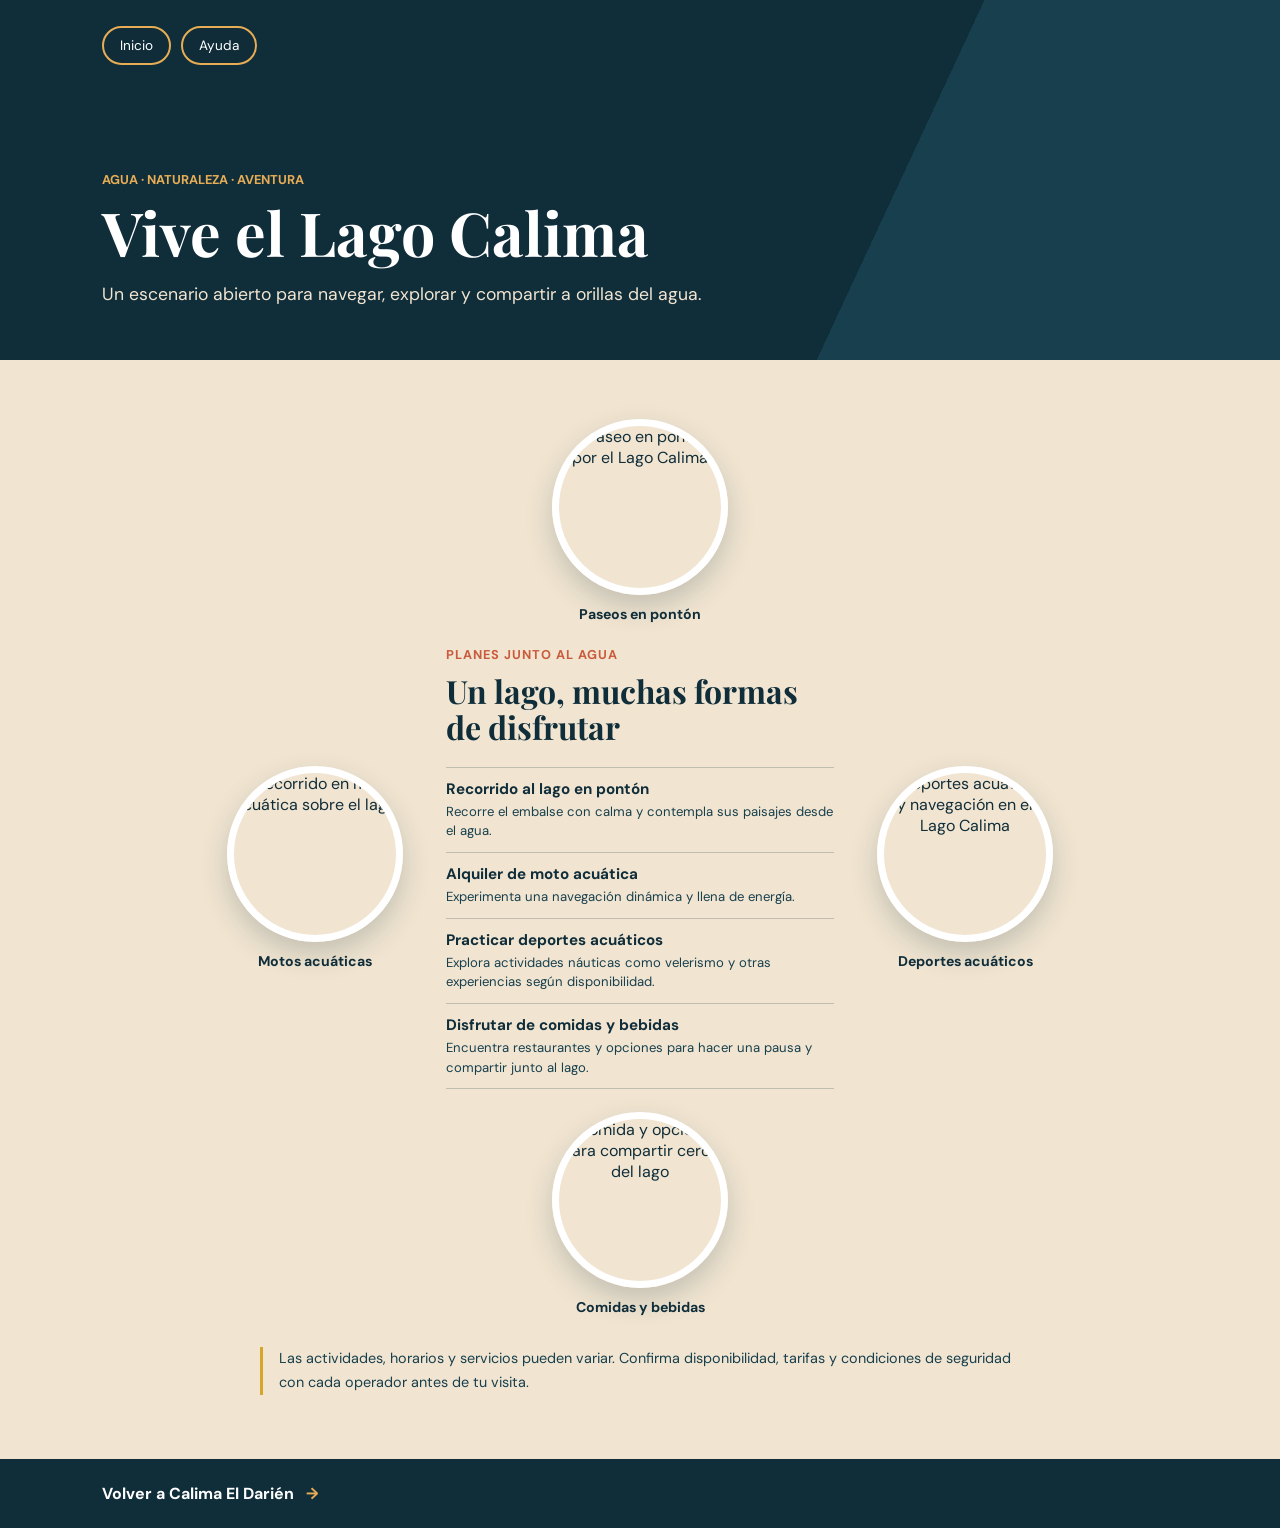
==== lago.html @ dc0c48a8 "Mi primera pagina" ====
<!DOCTYPE html>
<html lang="es">
<head>
	<meta charset="UTF-8">
	<meta name="viewport" content="width=device-width, initial-scale=1.0">
	<meta name="description" content="Disfruta paseos en pontón, deportes acuáticos, motos acuáticas y gastronomía junto al Lago Calima.">
	<title>Experiencias en el Lago Calima</title>
	<link rel="preconnect" href="https://fonts.googleapis.com">
	<link rel="preconnect" href="https://fonts.gstatic.com" crossorigin>
	<link href="https://fonts.googleapis.com/css2?family=DM+Sans:wght@400;500;700&family=Playfair+Display:wght@600;700&display=swap" rel="stylesheet">
	<link rel="stylesheet" href="style.css">
</head>
<body class="pagina-lago">
	<header class="lago-cabecera">
		<nav class="navegacion lago-navegacion" aria-label="Navegación principal">
			<a href="index.html">Inicio</a>
			<a href="ayuda.html">Ayuda</a>
		</nav>
		<div class="lago-titulo">
			<p class="lago-etiqueta">Agua · Naturaleza · Aventura</p>
			<h1>Vive el Lago Calima</h1>
			<p>Un escenario abierto para navegar, explorar y compartir a orillas del agua.</p>
		</div>
	</header>

	<main class="lago-principal">
		<section class="lago-experiencias" aria-label="Actividades y experiencias en el Lago Calima">
			<figure class="lago-foto lago-foto-ponton">
				<img src="../IMG/HACER1.jpg" alt="Paseo en pontón por el Lago Calima">
				<figcaption>Paseos en pontón</figcaption>
			</figure>
			<figure class="lago-foto lago-foto-moto">
				<img src="../IMG/HACER2.webp" alt="Recorrido en moto acuática sobre el lago">
				<figcaption>Motos acuáticas</figcaption>
			</figure>
			<section class="lago-actividades" aria-labelledby="lago-planes-titulo">
				<p class="lago-sobrelinea">Planes junto al agua</p>
				<h2 id="lago-planes-titulo">Un lago, muchas formas de disfrutar</h2>
				<ul>
					<li><strong>Recorrido al lago en pontón</strong><span>Recorre el embalse con calma y contempla sus paisajes desde el agua.</span></li>
					<li><strong>Alquiler de moto acuática</strong><span>Experimenta una navegación dinámica y llena de energía.</span></li>
					<li><strong>Practicar deportes acuáticos</strong><span>Explora actividades náuticas como velerismo y otras experiencias según disponibilidad.</span></li>
					<li><strong>Disfrutar de comidas y bebidas</strong><span>Encuentra restaurantes y opciones para hacer una pausa y compartir junto al lago.</span></li>
				</ul>
			</section>
			<figure class="lago-foto lago-foto-deportes">
				<img src="../IMG/HACER3.jfif" alt="Deportes acuáticos y navegación en el Lago Calima">
				<figcaption>Deportes acuáticos</figcaption>
			</figure>
			<figure class="lago-foto lago-foto-gastronomia">
				<img src="../IMG/HACER4.jfif" alt="Comida y opciones para compartir cerca del lago">
				<figcaption>Comidas y bebidas</figcaption>
			</figure>
		</section>
		<p class="lago-recomendacion">Las actividades, horarios y servicios pueden variar. Confirma disponibilidad, tarifas y condiciones de seguridad con cada operador antes de tu visita.</p>
	</main>

	<footer class="perfil-pie">
		<a href="index.html">Volver a Calima El Darién <span aria-hidden="true">→</span></a>
	</footer>
</body>
</html>
---- style.css ----
:root {
	--azul-noche: #102d3a;
	--azul-profundo: #173f4d;
	--marfil: #d6a62a;
	--arena: #f1e5d1;
	--terracota: #c85c3d;
	--rojo: #a83232;
	--dorado: #e7ad55;
	--mostaza: #d6a62a;
	--blanco: #ffffff;
	--sombra: 0 18px 42px rgba(16, 45, 58, 0.18);
}

* {
	box-sizing: border-box;
	margin: 0;
	padding: 0;
}

html {
	scroll-behavior: smooth;
}

body {
	background: var(--marfil);
	color: var(--azul-noche);
	font-family: "DM Sans", sans-serif;
}

a {
	color: inherit;
	text-decoration: none;
}

.inicio {
	min-height: 100vh;
}

.hero {
	align-items: flex-end;
	background-image: linear-gradient(180deg, rgba(16, 45, 58, 0.2) 0%, rgba(16, 45, 58, 0.08) 38%, rgba(16, 45, 58, 0.9) 100%), url("../IMG/CALIMA DARIEN.jpg");
	background-position: center;
	background-size: cover;
	color: var(--blanco);
	display: flex;
	height: min(64vh, 720px);
	min-height: 440px;
	padding: 32px clamp(24px, 7vw, 108px) 54px;
	position: relative;
}

.navegacion {
	display: flex;
	gap: 10px;
	left: clamp(24px, 7vw, 108px);
	position: absolute;
	top: 28px;
}

.navegacion a {
	background: rgba(16, 45, 58, 0.35);
	border: 1px solid rgba(255, 255, 255, 0.72);
	border-radius: 999px;
	font-size: 0.85rem;
	padding: 9px 16px;
	transition: background-color 180ms ease, border-color 180ms ease, transform 180ms ease;
}

.navegacion a:hover,
.navegacion a:focus-visible {
	background: var(--terracota);
	border-color: var(--terracota);
	outline: none;
	transform: translateY(-2px);
}

.hero-contenido {
	max-width: 780px;
}

.etiqueta,
.seccion-etiqueta {
	color: var(--dorado);
	font-size: 0.76rem;
	font-weight: 700;
	letter-spacing: 0.18em;
	text-transform: uppercase;
}

.etiqueta {
	color: #000000;
	font-size: 1.52rem;
	text-align: center;
	transform: translateX(3cm);
}

h1,
h2 {
	font-family: "Playfair Display", serif;
}

h1 {
	color: var(--rojo);
	font-size: clamp(3.2rem, 9vw, 7.5rem);
	line-height: 0.95;
	margin: 14px 0 18px;
	-webkit-text-stroke: 1px var(--mostaza);
	text-shadow: 0 1px 0 var(--mostaza), 1px 0 0 var(--mostaza), 0 -1px 0 var(--mostaza), -1px 0 0 var(--mostaza);
}

.hero-subtitulo {
	color: var(--mostaza);
	font-size: clamp(2rem, 4vw, 2.7rem);
	font-weight: 700;
	letter-spacing: 0.28em;
}

.destinos {
	background: var(--marfil);
	padding: clamp(38px, 5vw, 70px) clamp(24px, 7vw, 108px) 64px;
}

.seccion-intro {
	align-items: end;
	display: flex;
	justify-content: space-between;
	margin-bottom: 24px;
}

.seccion-etiqueta {
	color: var(--blanco);
	font-size: 1rem;
}

h2 {
	color: var(--azul-noche);
	font-size: clamp(1.8rem, 3.2vw, 2.8rem);
	line-height: 1.05;
	max-width: 480px;
	text-align: right;
}

.tarjetas {
	display: grid;
	gap: 22px;
	grid-template-columns: repeat(3, 1fr);
}

.tarjeta {
	aspect-ratio: 1.18 / 1;
	background-position: center;
	background-size: cover;
	border-radius: 8px;
	box-shadow: var(--sombra);
	color: var(--blanco);
	min-height: 280px;
	overflow: hidden;
	position: relative;
	transition: box-shadow 200ms ease, transform 200ms ease;
}

.tarjeta-pueblo {
	background-image: url("../IMG/PUEBLO MAGICO.jpg");
}

.tarjeta-lago {
	background-image: url("../IMG/EL LAGO.jpg");
}

.tarjeta-lugares {
	background-image: url("../IMG/LUGARES DARIEN.jpg");
}

.tarjeta-capa {
	background: linear-gradient(180deg, rgba(16, 45, 58, 0.05), rgba(16, 45, 58, 0.9));
	inset: 0;
	position: absolute;
}

.tarjeta-contenido {
	bottom: 0;
	display: flex;
	flex-direction: column;
	gap: 9px;
	left: 0;
	padding: 22px;
	position: absolute;
	right: 0;
}

.tarjeta-numero {
	color: var(--dorado);
	font-size: 0.8rem;
	font-weight: 700;
}

.tarjeta-titulo {
	font-size: clamp(1.05rem, 1.8vw, 1.45rem);
	font-weight: 700;
	line-height: 1.15;
}

.tarjeta-enlace {
	color: var(--arena);
	font-size: 0.85rem;
}

.tarjeta-enlace span {
	color: var(--dorado);
	font-size: 1.2rem;
	margin-left: 5px;
}

.tarjeta:hover,
.tarjeta:focus-visible {
	box-shadow: 0 24px 48px rgba(16, 45, 58, 0.3);
	outline: none;
	transform: translateY(-6px);
}

.pagina-perfil {
	background: var(--arena);
	min-height: 100vh;
}

.perfil-cabecera {
	align-items: flex-end;
	background: linear-gradient(120deg, var(--azul-noche) 0 58%, var(--terracota) 58% 100%);
	color: var(--blanco);
	display: flex;
	justify-content: space-between;
	min-height: 260px;
	padding: 110px clamp(24px, 8vw, 120px) 38px;
	position: relative;
}

.perfil-navegacion {
	left: clamp(24px, 8vw, 120px);
	top: 26px;
}

.perfil-navegacion a {
	background: rgba(16, 45, 58, 0.3);
}

.perfil-titulo .seccion-etiqueta {
	color: var(--dorado);
}

.perfil-titulo h1 {
	color: var(--blanco);
	font-size: clamp(2.8rem, 7vw, 5.5rem);
	margin-bottom: 0;
	-webkit-text-stroke: 0;
	text-shadow: none;
}

.perfil-principal {
	margin: 0 auto;
	max-width: 1120px;
	padding: 0 28px;
}

.perfil-presentacion {
	align-items: center;
	background: var(--blanco);
	display: grid;
	gap: clamp(32px, 7vw, 88px);
	grid-template-columns: 240px 1fr;
	margin-top: -1px;
	padding: clamp(32px, 6vw, 76px);
}

.perfil-avatar {
	align-items: center;
	aspect-ratio: 1;
	background: var(--mostaza);
	border: 8px solid var(--arena);
	border-radius: 50%;
	color: var(--azul-noche);
	display: flex;
	flex-direction: column;
	justify-content: center;
	 object-fit: cover;
	width: 100%;
	outline: 1px solid rgba(16, 45, 58, 0.16);
	outline-offset: 5px;
}

.perfil-avatar span {
	font-family: "Playfair Display", serif;
	font-size: 4.5rem;
	font-weight: 700;
	line-height: 1;
}

.perfil-avatar small {
	font-size: 0.8rem;
	font-weight: 700;
	margin-top: 8px;
	text-transform: uppercase;
}

.perfil-rol {
	color: var(--terracota);
	font-size: 0.78rem;
	font-weight: 700;
	letter-spacing: 0.12em;
	text-transform: uppercase;
}

.perfil-resumen h2,
.perfil-intro-seccion h2 {
	font-family: "Playfair Display", serif;
	font-size: clamp(2rem, 4vw, 3.2rem);
	line-height: 1.08;
	margin: 12px 0 18px;
	max-width: 680px;
	text-align: left;
}

.perfil-descripcion,
.perfil-detalle p {
	color: var(--azul-profundo);
	font-size: 1.05rem;
	line-height: 1.8;
	max-width: 680px;
}

.perfil-trayectoria {
	padding: clamp(54px, 8vw, 92px) 0;
}

.perfil-intro-seccion .seccion-etiqueta {
	color: var(--terracota);
}

.perfil-intro-seccion h2 {
	margin: 12px 0 34px;
}

.perfil-detalles {
	border-top: 1px solid rgba(16, 45, 58, 0.22);
}

.perfil-detalle {
	align-items: start;
	border-bottom: 1px solid rgba(16, 45, 58, 0.22);
	display: grid;
	gap: 22px;
	grid-template-columns: 52px 1fr;
	padding: 26px 0;
}

.perfil-numero {
	color: var(--terracota);
	font-family: "Playfair Display", serif;
	font-size: 1.25rem;
	font-weight: 700;
}

.perfil-detalle h3 {
	font-size: 1.15rem;
	margin-bottom: 6px;
}

.perfil-detalle strong {
	color: var(--azul-noche);
}

.perfil-pie {
	background: var(--azul-noche);
	color: var(--blanco);
	padding: 24px clamp(24px, 8vw, 120px);
}

.perfil-pie a {
	font-weight: 700;
}

.perfil-pie a span {
	color: var(--dorado);
	margin-left: 8px;
}

.pagina-ayuda {
	background: var(--arena);
	min-height: 100vh;
}

.ayuda-cabecera {
	align-items: flex-end;
	background: linear-gradient(120deg, var(--azul-noche) 0 58%, var(--terracota) 58% 100%);
	color: var(--blanco);
	display: flex;
	min-height: 260px;
	padding: 110px clamp(24px, 8vw, 120px) 38px;
	position: relative;
}

.ayuda-navegacion {
	left: clamp(24px, 8vw, 120px);
	top: 26px;
}

.ayuda-titulo .seccion-etiqueta {
	color: var(--dorado);
}

.ayuda-titulo h1 {
	color: var(--blanco);
	font-size: clamp(2.5rem, 6vw, 4.6rem);
	line-height: 1.05;
	margin-bottom: 0;
	-webkit-text-stroke: 0;
	text-shadow: none;
}

.ayuda-principal {
	margin: 0 auto;
	max-width: 1120px;
	padding: clamp(38px, 6vw, 72px) 28px;
}

.ayuda-intro {
	color: var(--azul-profundo);
	font-size: 1.1rem;
	line-height: 1.7;
	margin-bottom: 32px;
	max-width: 720px;
}

.ayuda-categorias {
	display: grid;
	gap: 18px;
	grid-template-columns: repeat(2, minmax(0, 1fr));
}

.ayuda-categoria {
	background: var(--blanco);
	border-top: 4px solid var(--terracota);
	display: flex;
	flex-direction: column;
	min-height: 190px;
	padding: 24px;
	transition: box-shadow 180ms ease, transform 180ms ease;
}

.ayuda-categoria:hover,
.ayuda-categoria:focus-visible {
	box-shadow: var(--sombra);
	outline: 2px solid var(--azul-noche);
	transform: translateY(-3px);
}

.ayuda-numero {
	color: var(--terracota);
	font-family: "Playfair Display", serif;
	font-weight: 700;
}

.ayuda-categoria-titulo {
	font-family: "Playfair Display", serif;
	font-size: 1.45rem;
	font-weight: 700;
	line-height: 1.2;
	margin: 16px 0 auto;
}

.ayuda-enlace {
	color: var(--azul-profundo);
	font-size: 0.9rem;
	font-weight: 700;
	margin-top: 18px;
}

.ayuda-enlace span {
	color: var(--terracota);
	margin-left: 5px;
}

.ayuda-nota {
	border-left: 3px solid var(--mostaza);
	color: var(--azul-profundo);
	font-size: 0.92rem;
	line-height: 1.65;
	margin-top: 30px;
	max-width: 760px;
	padding-left: 16px;
}

.faq-lista {
	border-top: 1px solid rgba(16, 45, 58, 0.22);
}

.faq-item {
	border-bottom: 1px solid rgba(16, 45, 58, 0.22);
	padding: 22px 0;
}

.faq-item summary {
	cursor: pointer;
	font-size: 1.08rem;
	font-weight: 700;
	line-height: 1.5;
}

.faq-item summary::marker {
	color: var(--terracota);
}

.faq-item p {
	color: var(--azul-profundo);
	line-height: 1.75;
	margin-top: 12px;
	max-width: 780px;
}

.faq-volver {
	color: var(--terracota);
	display: inline-block;
	font-weight: 700;
	margin-bottom: 28px;
}

.ayuda-imagenes {
	display: grid;
	gap: 18px;
	grid-template-columns: repeat(auto-fit, minmax(min(100%, 280px), 1fr));
	margin-bottom: 34px;
}

.ayuda-imagen-ficha {
	background: var(--blanco);
	margin: 0;
	padding: 10px;
}

.ayuda-imagen-ficha img {
	 aspect-ratio: 16 / 9;
	display: block;
	object-fit: cover;
	width: 100%;
}

.ayuda-imagen-ficha figcaption {
	color: var(--azul-profundo);
	font-size: 0.9rem;
	font-weight: 700;
	padding: 10px 4px 2px;
}

.ayuda-imagen-escudo img {
	background: var(--arena);
	object-fit: contain;
}

.faq-item a {
	color: var(--terracota);
	font-weight: 700;
	text-decoration: underline;
}

.pagina-pueblo {
	background: var(--arena);
	min-height: 100vh;
}

.pueblo-portada {
	align-items: flex-end;
	display: flex;
	min-height: 690px;
	overflow: hidden;
	padding: 110px clamp(24px, 8vw, 120px) 72px;
	position: relative;
}

.pueblo-portada-imagen,
.pueblo-portada-capa {
	height: 100%;
	inset: 0;
	position: absolute;
	width: 100%;
}

.pueblo-portada-imagen {
	object-fit: cover;
}

.pueblo-portada-capa {
	background: linear-gradient(90deg, rgba(16, 45, 58, 0.84), rgba(16, 45, 58, 0.12) 100%), linear-gradient(0deg, rgba(16, 45, 58, 0.52), transparent 60%);
}

.pueblo-navegacion {
	left: clamp(24px, 8vw, 120px);
	top: 26px;
	z-index: 1;
}

.pueblo-navegacion a {
	background: rgba(16, 45, 58, 0.82);
	border: 2px solid var(--dorado);
	color: var(--blanco);
}

.pueblo-portada-contenido {
	color: var(--blanco);
	max-width: 880px;
	position: relative;
	z-index: 1;
}

.pueblo-etiqueta {
	color: var(--dorado);
	font-size: 0.85rem;
	font-weight: 700;
	letter-spacing: 0.14em;
	text-transform: uppercase;
}

.pueblo-portada h1 {
	color: var(--blanco);
	font-size: 3.8rem;
	line-height: 1.08;
	margin: 16px 0 0;
	max-width: 860px;
	-webkit-text-stroke: 0;
	text-shadow: 0 2px 16px rgba(0, 0, 0, 0.22);
}

.pueblo-relato {
	margin: 0 auto;
	max-width: 1000px;
	padding: clamp(48px, 7vw, 84px) 28px;
}

.pueblo-relato p {
	color: var(--azul-profundo);
	font-size: 1.18rem;
	line-height: 1.85;
	margin-bottom: 24px;
}

.pueblo-relato p:last-child {
	color: var(--azul-noche);
	font-family: "Playfair Display", serif;
	font-size: 1.55rem;
	line-height: 1.55;
	margin-bottom: 0;
}

.pagina-lago {
	background: var(--arena);
	min-height: 100vh;
}

.lago-cabecera {
	align-items: flex-end;
	background: linear-gradient(115deg, var(--azul-noche) 0 68%, var(--azul-profundo) 68% 100%);
	color: var(--blanco);
	display: flex;
	min-height: 360px;
	padding: 112px clamp(24px, 8vw, 120px) 52px;
	position: relative;
}

.lago-navegacion {
	left: clamp(24px, 8vw, 120px);
	top: 26px;
	z-index: 1;
}

.lago-navegacion a {
	background: rgba(16, 45, 58, 0.82);
	border: 2px solid var(--dorado);
	color: var(--blanco);
}

.lago-titulo {
	max-width: 760px;
}

.lago-etiqueta,
.lago-sobrelinea {
	color: var(--dorado);
	font-size: 0.8rem;
	font-weight: 700;
	text-transform: uppercase;
}

.lago-titulo h1 {
	color: var(--blanco);
	font-size: 3.8rem;
	line-height: 1.05;
	margin: 12px 0 16px;
	-webkit-text-stroke: 0;
	text-shadow: none;
}

.lago-titulo > p:last-child {
	color: var(--arena);
	font-size: 1.1rem;
	line-height: 1.6;
	max-width: 600px;
}

.lago-principal {
	margin: 0 auto;
	max-width: 1160px;
	padding: 56px 24px 64px;
}

.lago-experiencias {
	align-items: center;
	display: grid;
	grid-template-columns: 210px minmax(320px, 440px) 210px;
	grid-template-rows: 210px minmax(300px, auto) 210px;
	justify-content: center;
}

.lago-foto {
	align-items: center;
	display: flex;
	flex-direction: column;
	gap: 10px;
	justify-self: center;
	margin: 0;
	text-align: center;
}

.lago-foto img {
	aspect-ratio: 1;
	border: 7px solid var(--blanco);
	border-radius: 50%;
	box-shadow: 0 12px 28px rgba(16, 45, 58, 0.2);
	display: block;
	height: 176px;
	object-fit: cover;
	width: 176px;
}

.lago-foto figcaption {
	color: var(--azul-noche);
	font-size: 0.88rem;
	font-weight: 700;
}

.lago-foto-ponton {
	grid-column: 2;
	grid-row: 1;
}

.lago-foto-moto {
	grid-column: 1;
	grid-row: 2;
}

.lago-foto-deportes {
	grid-column: 3;
	grid-row: 2;
}

.lago-foto-gastronomia {
	grid-column: 2;
	grid-row: 3;
}

.lago-actividades {
	grid-column: 2;
	grid-row: 2;
	padding: 20px 26px;
}

.lago-sobrelinea {
	color: var(--terracota);
	letter-spacing: 0.08em;
}

.lago-actividades h2 {
	font-size: 2rem;
	line-height: 1.12;
	margin: 10px 0 22px;
	max-width: none;
	text-align: left;
}

.lago-actividades ul {
	border-top: 1px solid rgba(16, 45, 58, 0.22);
	list-style: none;
}

.lago-actividades li {
	border-bottom: 1px solid rgba(16, 45, 58, 0.22);
	padding: 11px 0;
}

.lago-actividades li strong,
.lago-actividades li span {
	display: block;
}

.lago-actividades li strong {
	color: var(--azul-noche);
	font-size: 0.95rem;
}

.lago-actividades li span {
	color: var(--azul-profundo);
	font-size: 0.82rem;
	line-height: 1.5;
	margin-top: 3px;
}

.lago-recomendacion {
	border-left: 3px solid var(--mostaza);
	color: var(--azul-profundo);
	font-size: 0.9rem;
	line-height: 1.65;
	margin: 28px auto 0;
	max-width: 760px;
	padding-left: 16px;
}

.pagina-lugares {
	background: var(--arena);
	min-height: 100vh;
}

.lugares-cabecera {
	align-items: flex-end;
	background: linear-gradient(112deg, var(--azul-noche) 0 65%, var(--terracota) 65% 100%);
	color: var(--blanco);
	display: flex;
	min-height: 390px;
	padding: 112px clamp(24px, 8vw, 120px) 54px;
	position: relative;
}

.lugares-navegacion {
	left: clamp(24px, 8vw, 120px);
	top: 26px;
	z-index: 1;
}

.lugares-navegacion a {
	background: rgba(16, 45, 58, 0.82);
	border: 2px solid var(--dorado);
	color: var(--blanco);
}

.lugares-titulo {
	max-width: 860px;
}

.lugares-etiqueta {
	color: var(--dorado);
	font-size: 0.8rem;
	font-weight: 700;
	text-transform: uppercase;
}

.lugares-titulo h1 {
	color: var(--blanco);
	font-size: 3.7rem;
	line-height: 1.05;
	margin: 12px 0 16px;
	-webkit-text-stroke: 0;
	text-shadow: none;
}

.lugares-titulo > p:last-child {
	color: var(--arena);
	font-size: 1.05rem;
	line-height: 1.7;
	max-width: 680px;
}

.lugares-principal {
	margin: 0 auto;
	max-width: 1240px;
	padding: 0 24px 72px;
}

.lugares-resumen {
	border-bottom: 1px solid rgba(16, 45, 58, 0.22);
	display: flex;
	flex-wrap: wrap;
	gap: 18px 42px;
	padding: 22px 0;
}

.lugares-resumen span {
	color: var(--azul-profundo);
	font-size: 0.85rem;
}

.lugares-resumen strong {
	color: var(--terracota);
	font-family: "Playfair Display", serif;
	font-size: 1.25rem;
	margin-right: 6px;
}

.lugares-grid {
	display: grid;
	gap: 22px;
	grid-template-columns: repeat(3, minmax(0, 1fr));
	padding-top: 30px;
}

.lugar-ficha {
	background: var(--blanco);
	min-width: 0;
}

.lugar-foto {
	margin: 0;
}

.lugar-foto img {
	aspect-ratio: 16 / 10;
	background: var(--azul-profundo);
	display: block;
	object-fit: cover;
	width: 100%;
}

.lugar-foto figcaption {
	background: var(--azul-noche);
	color: var(--arena);
	font-size: 0.72rem;
	line-height: 1.5;
	min-height: 36px;
	padding: 9px 16px;
}

.lugar-foto figcaption a {
	color: var(--dorado);
	text-decoration: underline;
}

.lugar-contenido {
	padding: 22px;
}

.lugar-indice {
	color: var(--terracota);
	font-size: 0.76rem;
	font-weight: 700;
}

.lugar-indice span {
	color: var(--azul-profundo);
	font-weight: 500;
	margin-left: 8px;
}

.lugar-contenido h2 {
	font-size: 1.65rem;
	line-height: 1.12;
	margin: 10px 0 12px;
	max-width: none;
	text-align: left;
}

.lugar-contenido > p:not(.lugar-indice):not(.lugar-aviso) {
	color: var(--azul-profundo);
	font-size: 0.92rem;
	line-height: 1.7;
}

.lugar-datos {
	border-top: 1px solid rgba(16, 45, 58, 0.2);
	margin-top: 18px;
}

.lugar-datos div {
	border-bottom: 1px solid rgba(16, 45, 58, 0.2);
	display: grid;
	gap: 10px;
	grid-template-columns: 112px 1fr;
	padding: 10px 0;
}

.lugar-datos dt {
	color: var(--terracota);
	font-size: 0.72rem;
	font-weight: 700;
	text-transform: uppercase;
}

.lugar-datos dd {
	color: var(--azul-noche);
	font-size: 0.82rem;
	line-height: 1.5;
}

.lugar-fuente {
	color: var(--azul-profundo);
	display: inline-block;
	font-size: 0.8rem;
	font-weight: 700;
	margin-top: 18px;
	text-decoration: underline;
}

.lugar-fuente span {
	color: var(--terracota);
	margin-left: 4px;
}

.lugar-aviso {
	background: #fff4e5;
	border-left: 3px solid var(--terracota);
	color: var(--azul-noche);
	font-size: 0.82rem;
	line-height: 1.65;
	margin-top: 14px;
	padding: 12px;
}

.lugares-nota {
	border-top: 3px solid var(--mostaza);
	margin: 46px auto 0;
	max-width: 820px;
	padding-top: 20px;
}

.lugares-nota h2 {
	font-size: 1.5rem;
	margin-bottom: 10px;
	max-width: none;
	text-align: left;
}

.lugares-nota p {
	color: var(--azul-profundo);
	font-size: 0.9rem;
	line-height: 1.7;
}

.lugares-fuentes {
	font-size: 0.78rem !important;
	margin-top: 12px;
}

.lugares-nota a {
	color: var(--terracota);
	font-weight: 700;
	text-decoration: underline;
}

@media (max-width: 900px) {
	.lago-experiencias {
		gap: 24px 14px;
		grid-template-columns: repeat(2, minmax(0, 1fr));
		grid-template-rows: auto auto auto;
	}

	.lago-foto-ponton {
		grid-column: 1;
		grid-row: 1;
	}

	.lago-foto-moto {
		grid-column: 2;
		grid-row: 1;
	}

	.lago-actividades {
		grid-column: 1 / -1;
		grid-row: 2;
		max-width: 520px;
	}

	.lago-foto-deportes {
		grid-column: 1;
		grid-row: 3;
	}

	.lago-foto-gastronomia {
		grid-column: 2;
		grid-row: 3;
	}

	.lago-foto img {
		height: 160px;
		width: 160px;
	}

	.lugares-grid {
		grid-template-columns: repeat(2, minmax(0, 1fr));
	}
}

@media (max-width: 680px) {
	.perfil-cabecera {
		background: var(--azul-noche);
		min-height: 230px;
		padding-bottom: 30px;
	}

	.perfil-principal {
		padding: 0 18px;
	}

	.perfil-presentacion {
		gap: 30px;
		grid-template-columns: 1fr;
		justify-items: start;
		padding: 34px 24px;
	}

	.perfil-avatar {
		border-width: 6px;
		max-width: 170px;
		width: 100%;
	}

	.perfil-avatar span {
		font-size: 3.5rem;
	}

	.perfil-resumen h2,
	.perfil-intro-seccion h2 {
		font-size: 2.1rem;
	}

	.perfil-detalle {
		gap: 12px;
		grid-template-columns: 34px 1fr;
	}

	.perfil-pie {
		padding-left: 24px;
	}

	.ayuda-cabecera {
		background: var(--azul-noche);
		min-height: 230px;
		padding-bottom: 30px;
	}

	.ayuda-principal {
		padding-left: 20px;
		padding-right: 20px;
	}

	.ayuda-categorias {
		grid-template-columns: 1fr;
	}

	.pueblo-portada {
		min-height: 600px;
		padding-bottom: 46px;
	}

	.pueblo-portada-capa {
		background: linear-gradient(0deg, rgba(16, 45, 58, 0.92), rgba(16, 45, 58, 0.08) 100%);
	}

	.pueblo-portada h1 {
		font-size: 2.4rem;
	}

	.pueblo-relato {
		padding-left: 22px;
		padding-right: 22px;
	}

	.pueblo-relato p:last-child {
		font-size: 1.35rem;
	}

	.lago-cabecera {
		background: var(--azul-noche);
		min-height: 330px;
		padding-bottom: 38px;
	}

	.lago-titulo h1 {
		font-size: 2.6rem;
	}

	.lago-principal {
		padding-left: 16px;
		padding-right: 16px;
	}

	.lago-foto img {
		height: 136px;
		width: 136px;
	}

	.lago-actividades {
		padding-left: 8px;
		padding-right: 8px;
	}

	.lago-actividades h2 {
		font-size: 1.75rem;
	}

	.lugares-cabecera {
		background: var(--azul-noche);
		min-height: 360px;
		padding-bottom: 38px;
	}

	.lugares-titulo h1 {
		font-size: 2.6rem;
	}

	.lugares-principal {
		padding-left: 16px;
		padding-right: 16px;
	}

	.lugares-resumen {
		gap: 12px;
	}

	.lugares-grid {
		grid-template-columns: 1fr;
	}

	.lugar-contenido {
		padding: 20px;
	}
}

@media (max-width: 760px) {
	.hero {
		height: 62vh;
		min-height: 430px;
		padding-bottom: 42px;
	}

	.destinos {
		padding-top: 38px;
	}

	.seccion-intro {
		align-items: flex-start;
		flex-direction: column;
		gap: 12px;
		margin-bottom: 22px;
	}

	h2 {
		text-align: left;
	}

	.tarjetas {
		grid-template-columns: 1fr;
	}

	.tarjeta {
		aspect-ratio: 1.6 / 1;
		min-height: 210px;
	}
}

@media (prefers-reduced-motion: reduce) {
	*,
	*::before,
	*::after {
		scroll-behavior: auto !important;
		transition-duration: 0.01ms !important;
	}
}
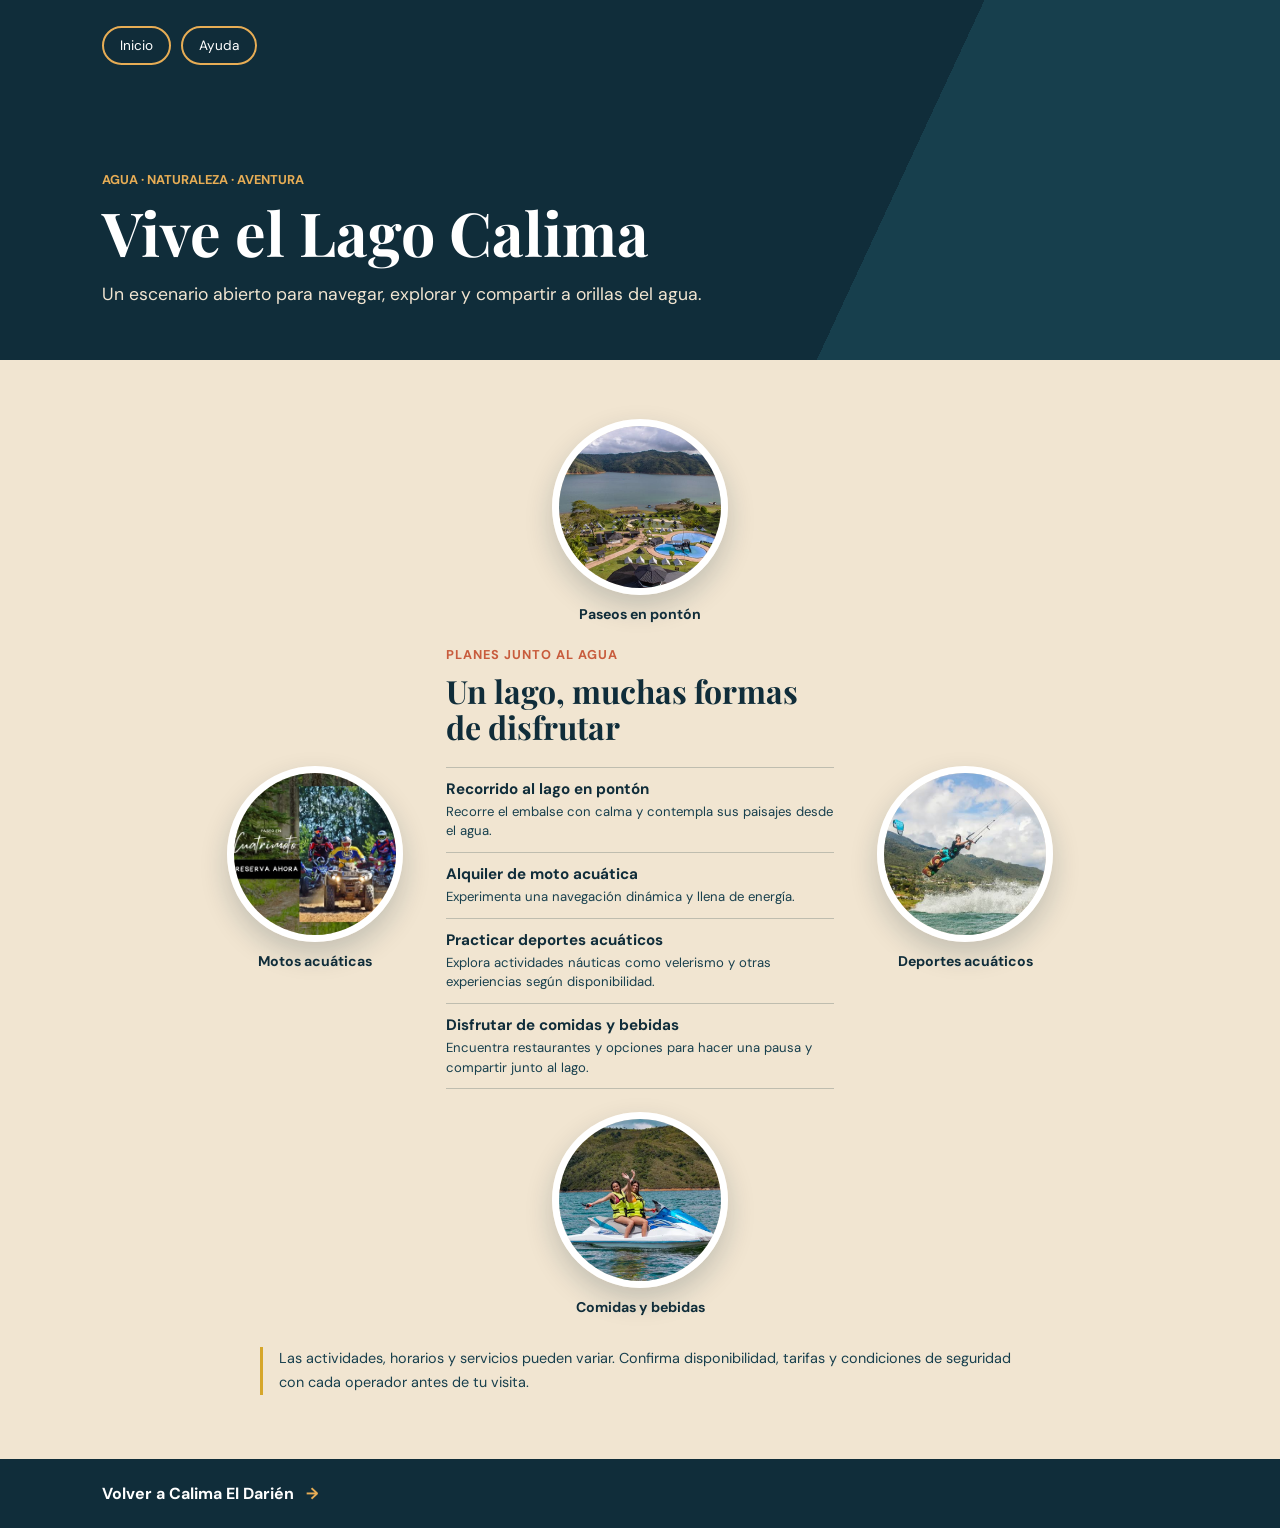
==== commit 4f24a9a4: "Corrección de rutas de imagenes" ====
--- a/lago.html
+++ b/lago.html
@@ -26,11 +26,11 @@
 	<main class="lago-principal">
 		<section class="lago-experiencias" aria-label="Actividades y experiencias en el Lago Calima">
 			<figure class="lago-foto lago-foto-ponton">
-				<img src="../IMG/HACER1.jpg" alt="Paseo en pontón por el Lago Calima">
+				<img src="IMG/HACER1.jpg" alt="Paseo en pontón por el Lago Calima">
 				<figcaption>Paseos en pontón</figcaption>
 			</figure>
 			<figure class="lago-foto lago-foto-moto">
-				<img src="../IMG/HACER2.webp" alt="Recorrido en moto acuática sobre el lago">
+				<img src="IMG/HACER2.webp" alt="Recorrido en moto acuática sobre el lago">
 				<figcaption>Motos acuáticas</figcaption>
 			</figure>
 			<section class="lago-actividades" aria-labelledby="lago-planes-titulo">
@@ -44,11 +44,11 @@
 				</ul>
 			</section>
 			<figure class="lago-foto lago-foto-deportes">
-				<img src="../IMG/HACER3.jfif" alt="Deportes acuáticos y navegación en el Lago Calima">
+				<img src="IMG/HACER3.jfif" alt="Deportes acuáticos y navegación en el Lago Calima">
 				<figcaption>Deportes acuáticos</figcaption>
 			</figure>
 			<figure class="lago-foto lago-foto-gastronomia">
-				<img src="../IMG/HACER4.jfif" alt="Comida y opciones para compartir cerca del lago">
+				<img src="IMG/HACER4.jfif" alt="Comida y opciones para compartir cerca del lago">
 				<figcaption>Comidas y bebidas</figcaption>
 			</figure>
 		</section>
--- a/style.css
+++ b/style.css
@@ -38,7 +38,7 @@
 
 .hero {
 	align-items: flex-end;
-	background-image: linear-gradient(180deg, rgba(16, 45, 58, 0.2) 0%, rgba(16, 45, 58, 0.08) 38%, rgba(16, 45, 58, 0.9) 100%), url("../IMG/CALIMA DARIEN.jpg");
+	background-image: linear-gradient(180deg, rgba(16, 45, 58, 0.2) 0%, rgba(16, 45, 58, 0.08) 38%, rgba(16, 45, 58, 0.9) 100%), url("IMG/CALIMADARIEN.jpg");
 	background-position: center;
 	background-size: cover;
 	color: var(--blanco);
@@ -160,15 +160,15 @@
 }
 
 .tarjeta-pueblo {
-	background-image: url("../IMG/PUEBLO MAGICO.jpg");
+	background-image: url("IMG/PUEBLOMAGICO.jpg");
 }
 
 .tarjeta-lago {
-	background-image: url("../IMG/EL LAGO.jpg");
+	background-image: url("IMG/ELLAGO.jpg");
 }
 
 .tarjeta-lugares {
-	background-image: url("../IMG/LUGARES DARIEN.jpg");
+	background-image: url("IMG/LUGARESDARIEN.jpg");
 }
 
 .tarjeta-capa {
@@ -551,6 +551,7 @@
 }
 
 .ayuda-imagen-escudo img {
+ aspect-ratio: 3 / 1;
 	background: var(--arena);
 	object-fit: contain;
 }
